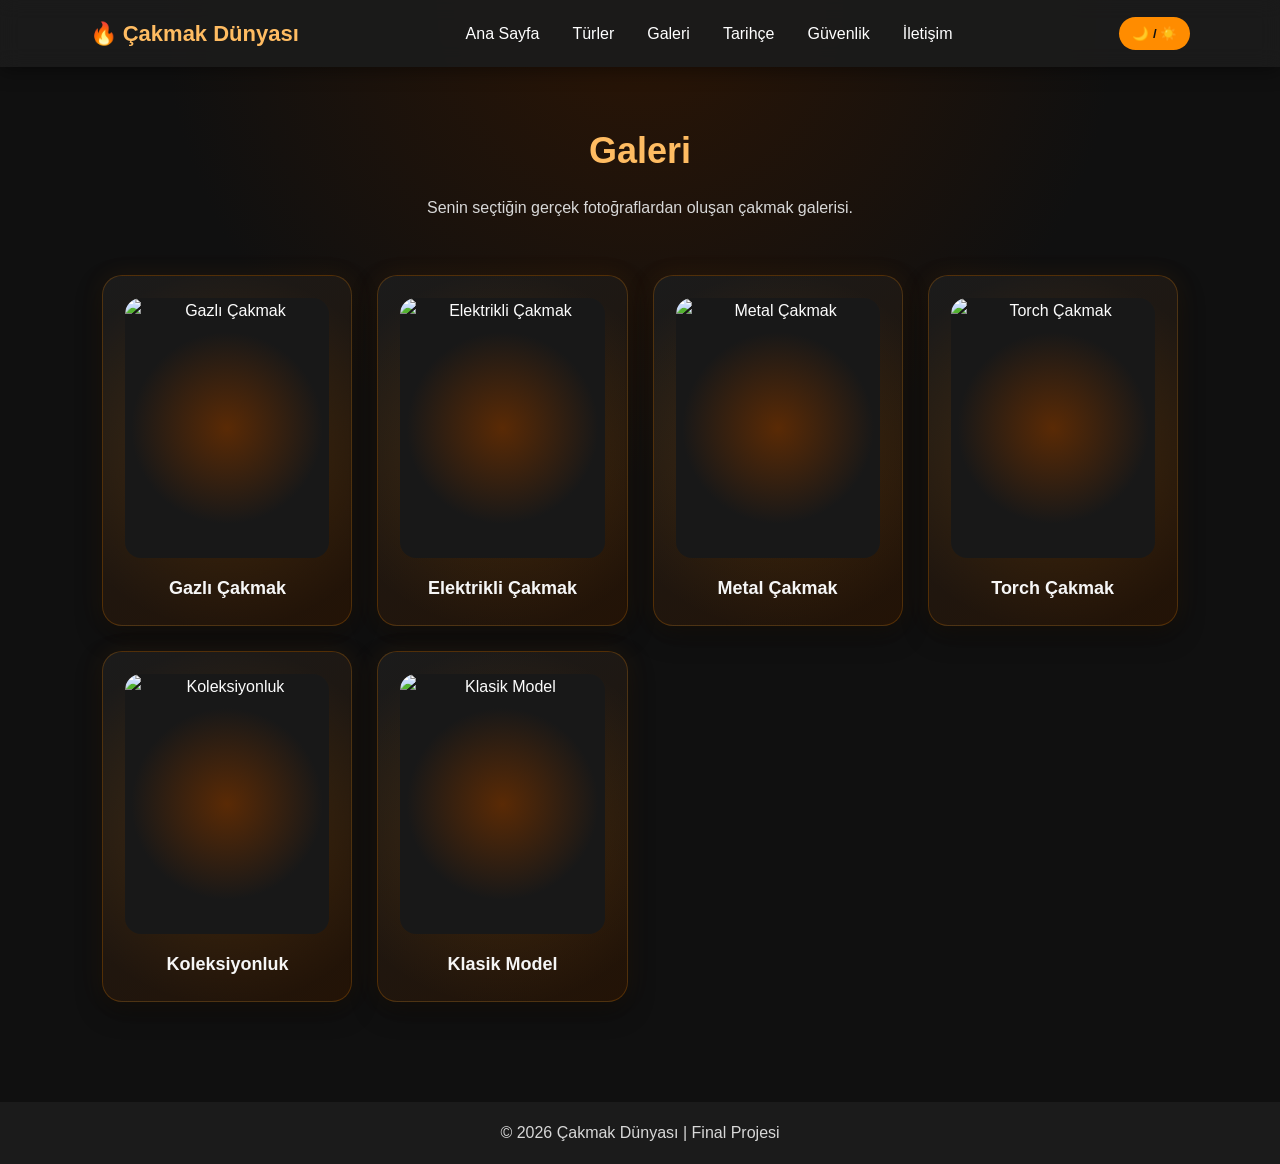
==== galeri.html @ 67a38bb1 "Add files via upload" ====
<!DOCTYPE html><html lang="tr"><head>
<meta charset="UTF-8"><meta name="viewport" content="width=device-width, initial-scale=1.0">
<title>Çakmak Dünyası | Galeri</title><link rel="stylesheet" href="style.css"></head><body>
<header>
  <div id="loader"><div class="loader-flame">🔥</div><p>Çakmak Dünyası yükleniyor...</p></div>
  <nav class="navbar">
    <div class="logo">🔥 Çakmak Dünyası</div>
    <ul>
      <li><a href="index.html">Ana Sayfa</a></li>
      <li><a href="turler.html">Türler</a></li>
      <li><a href="galeri.html">Galeri</a></li>
      <li><a href="tarihce.html">Tarihçe</a></li>
      <li><a href="guvenlik.html">Güvenlik</a></li>
      <li><a href="iletisim.html">İletişim</a></li>
    </ul>
    <button class="theme-btn" onclick="temaDegistir()" title="Tema değiştir">🌙 / ☀️</button>
  </nav>
</header>
<main>
<section class="section"><h1>Galeri</h1><p class="center-text">Senin seçtiğin gerçek fotoğraflardan oluşan çakmak galerisi.</p></section>
<section class="gallery">
  <div class="gallery-item">
    <div class="photo-wrap"><img src="images/gazli.jpg" alt="Gazlı Çakmak"></div>
    <p>Gazlı Çakmak</p>
  </div>
  <div class="gallery-item">
    <div class="photo-wrap"><img src="images/elektrikli.jpg" alt="Elektrikli Çakmak"></div>
    <p>Elektrikli Çakmak</p>
  </div>
  <div class="gallery-item">
    <div class="photo-wrap"><img src="images/metal.jpg" alt="Metal Çakmak"></div>
    <p>Metal Çakmak</p>
  </div>
  <div class="gallery-item">
    <div class="photo-wrap"><img src="images/torch.jpg" alt="Torch Çakmak"></div>
    <p>Torch Çakmak</p>
  </div>
  <div class="gallery-item">
    <div class="photo-wrap"><img src="images/koleksiyon.jpg" alt="Koleksiyonluk"></div>
    <p>Koleksiyonluk</p>
  </div>
  <div class="gallery-item">
    <div class="photo-wrap"><img src="images/klasik.jpg" alt="Klasik Model"></div>
    <p>Klasik Model</p>
  </div>
</section>
</main><footer>© 2026 Çakmak Dünyası | Final Projesi</footer>
<script src="script.js"></script></body></html>
---- style.css ----
*{margin:0;padding:0;box-sizing:border-box}
:root{--bg:#101010;--card:#1b1b1b;--card2:#231306;--text:#f6f6f6;--muted:#d8d8d8;--orange:#ff8c00;--soft:#ffbc62}
body.light{--bg:#f6f1e9;--card:#ffffff;--card2:#fff3e2;--text:#181818;--muted:#444}
body{font-family:Arial,sans-serif;background:
radial-gradient(circle at top,#2b1505 0%,var(--bg) 36%,var(--bg) 100%);
color:var(--text);line-height:1.6;transition:.3s;min-height:100vh}
#loader{position:fixed;inset:0;background:#101010;color:white;z-index:999;display:flex;flex-direction:column;align-items:center;justify-content:center;transition:.4s}
#loader.hide{opacity:0;pointer-events:none}
.loader-flame{font-size:60px;animation:flicker .6s infinite alternate}
@keyframes flicker{from{transform:scale(1) rotate(-4deg);filter:brightness(1)}to{transform:scale(1.15) rotate(4deg);filter:brightness(1.7)}}
.navbar{background:rgba(27,27,27,.94);backdrop-filter:blur(10px);display:flex;justify-content:space-between;align-items:center;padding:16px 7%;position:sticky;top:0;z-index:10;box-shadow:0 3px 18px rgba(0,0,0,.45)}
.logo{font-size:22px;font-weight:bold;color:var(--soft)}
.navbar ul{display:flex;list-style:none;gap:13px;flex-wrap:wrap}
.navbar a{color:white;text-decoration:none;transition:.3s;padding:8px 10px;border-radius:8px}
body.light .navbar a{color:#181818}
.navbar a:hover{background:var(--orange);color:#121212}
.theme-btn{border:none;border-radius:20px;padding:9px 13px;background:var(--orange);cursor:pointer}
.hero{min-height:75vh;background:
linear-gradient(rgba(0,0,0,.45),rgba(0,0,0,.78)),
radial-gradient(circle at center,#ff8c00,#321602 45%,#101010 75%);
display:flex;justify-content:center;align-items:center;text-align:center;padding:40px;position:relative;overflow:hidden}
.hero:before{content:"🔥";position:absolute;font-size:190px;opacity:.10;animation:float 5s infinite ease-in-out}
@keyframes float{0%,100%{transform:translateY(25px)}50%{transform:translateY(-25px)}}
.hero h1{font-size:58px;color:var(--soft);margin-bottom:15px;text-shadow:0 0 24px rgba(255,140,0,.45)}
.hero p{max-width:760px;margin:0 auto 25px;font-size:20px}
.btn,button{background:var(--orange);color:#121212;padding:12px 22px;border:none;border-radius:25px;font-weight:bold;cursor:pointer;text-decoration:none;transition:.3s}
.btn:hover,button:hover{background:var(--soft);transform:scale(1.05)}
.section{padding:55px 8% 25px;text-align:center}
.section h1,.section h2{color:var(--soft);margin-bottom:15px;font-size:36px}
.center-text{max-width:850px;margin:auto;color:var(--muted)}
.cards,.gallery,.tips{padding:30px 8% 70px;display:grid;grid-template-columns:repeat(auto-fit,minmax(245px,1fr));gap:25px}
.card,.gallery-item,.tip,.timeline div,.contact-box{
background:linear-gradient(145deg,var(--card),var(--card2));
border-radius:20px;padding:22px;box-shadow:0 10px 26px rgba(0,0,0,.38),0 0 25px rgba(255,140,0,.08);
transition:.3s;border:1px solid rgba(255,140,0,.22);position:relative;overflow:hidden}
.card:before,.gallery-item:before{
content:"";position:absolute;inset:-80px;background:radial-gradient(circle,rgba(255,140,0,.22),transparent 55%);
opacity:.75;pointer-events:none}
.card:hover,.gallery-item:hover,.tip:hover,.timeline div:hover{transform:translateY(-8px);border-color:var(--orange);box-shadow:0 14px 30px rgba(0,0,0,.45),0 0 35px rgba(255,140,0,.18)}
.photo-wrap{height:215px;border-radius:16px;overflow:hidden;background:radial-gradient(circle,#5a2a05 0%,#181818 58%);margin-bottom:16px;position:relative;z-index:1;display:flex;align-items:center;justify-content:center}
.photo-wrap img{width:100%;height:100%;object-fit:cover;filter:contrast(1.05) saturate(1.05)}
.card h3,.tip h3,.timeline h3{color:var(--soft);margin-bottom:10px;position:relative;z-index:1}
.card p,.gallery-item p{position:relative;z-index:1}
.gallery-item{text-align:center}
.gallery-item .photo-wrap{height:260px}
.gallery-item p{font-weight:bold;font-size:18px}
.timeline{padding:30px 8% 70px;display:grid;gap:20px}
.contact-box{max-width:600px;margin:30px auto 70px}
form{display:flex;flex-direction:column;gap:12px}
input,textarea{padding:13px;border:1px solid #555;border-radius:10px;background:var(--bg);color:var(--text)}
textarea{min-height:120px;resize:vertical}
footer{text-align:center;background:var(--card);color:var(--muted);padding:18px;margin-top:30px}
@media(max-width:760px){.navbar{flex-direction:column;gap:12px}.navbar ul{justify-content:center}.hero h1{font-size:38px}.photo-wrap{height:190px}}
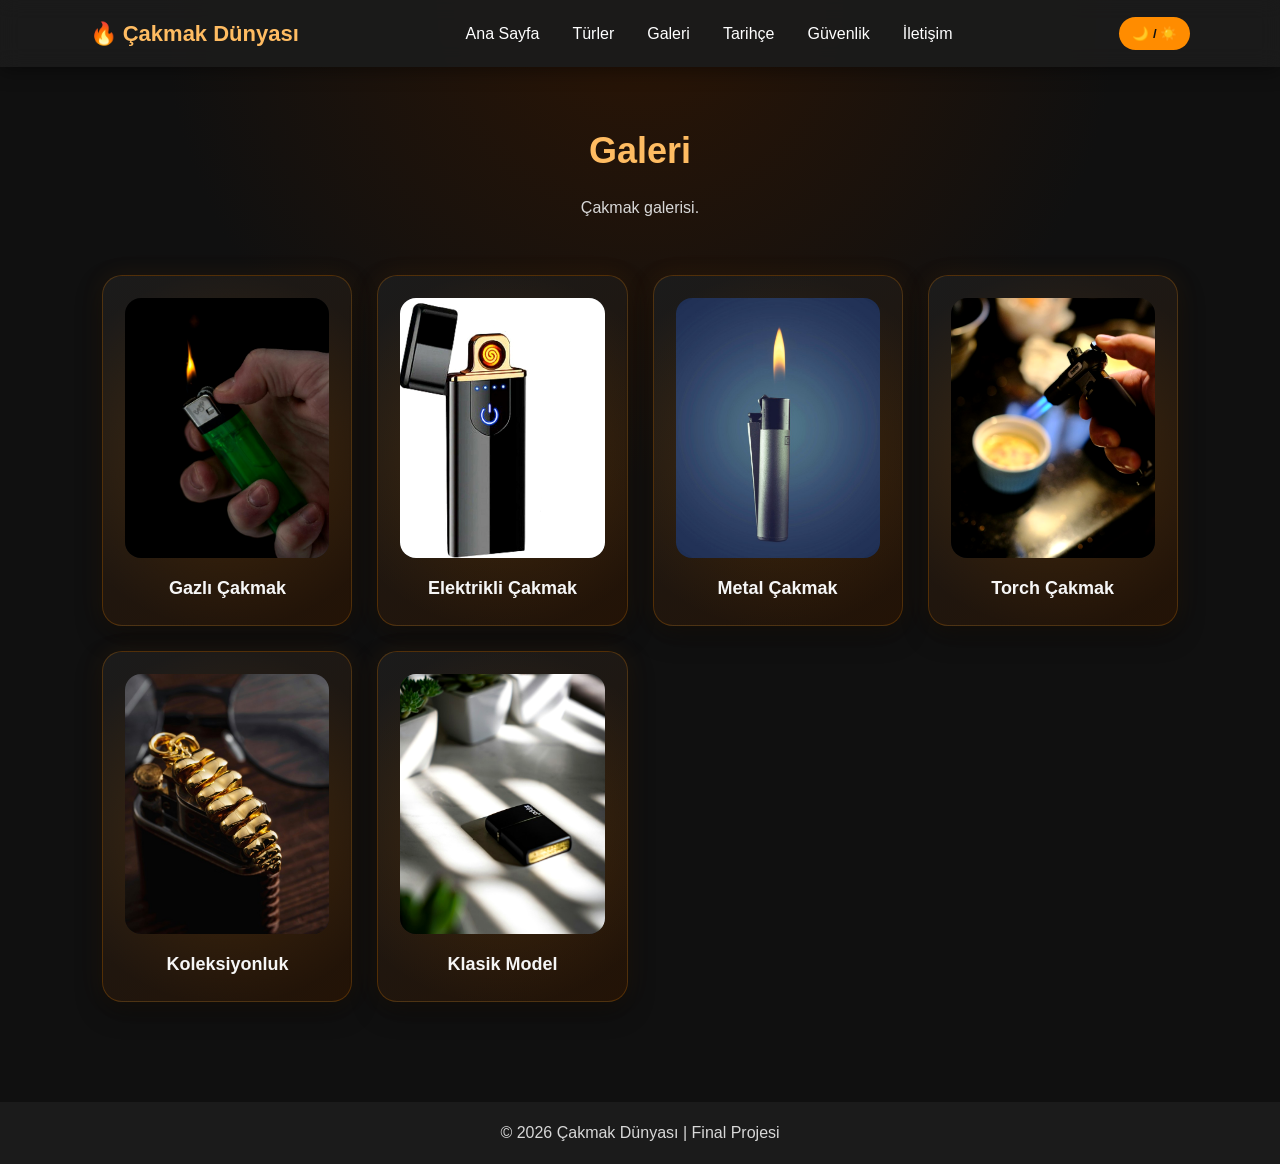
==== commit cb9fe28e: "Update galeri.html" ====
--- a/galeri.html
+++ b/galeri.html
@@ -17,7 +17,7 @@
   </nav>
 </header>
 <main>
-<section class="section"><h1>Galeri</h1><p class="center-text">Senin seçtiğin gerçek fotoğraflardan oluşan çakmak galerisi.</p></section>
+<section class="section"><h1>Galeri</h1><p class="center-text">Çakmak galerisi.</p></section>
 <section class="gallery">
   <div class="gallery-item">
     <div class="photo-wrap"><img src="images/gazli.jpg" alt="Gazlı Çakmak"></div>
@@ -45,4 +45,4 @@
   </div>
 </section>
 </main><footer>© 2026 Çakmak Dünyası | Final Projesi</footer>
-<script src="script.js"></script></body></html>+<script src="script.js"></script></body></html>
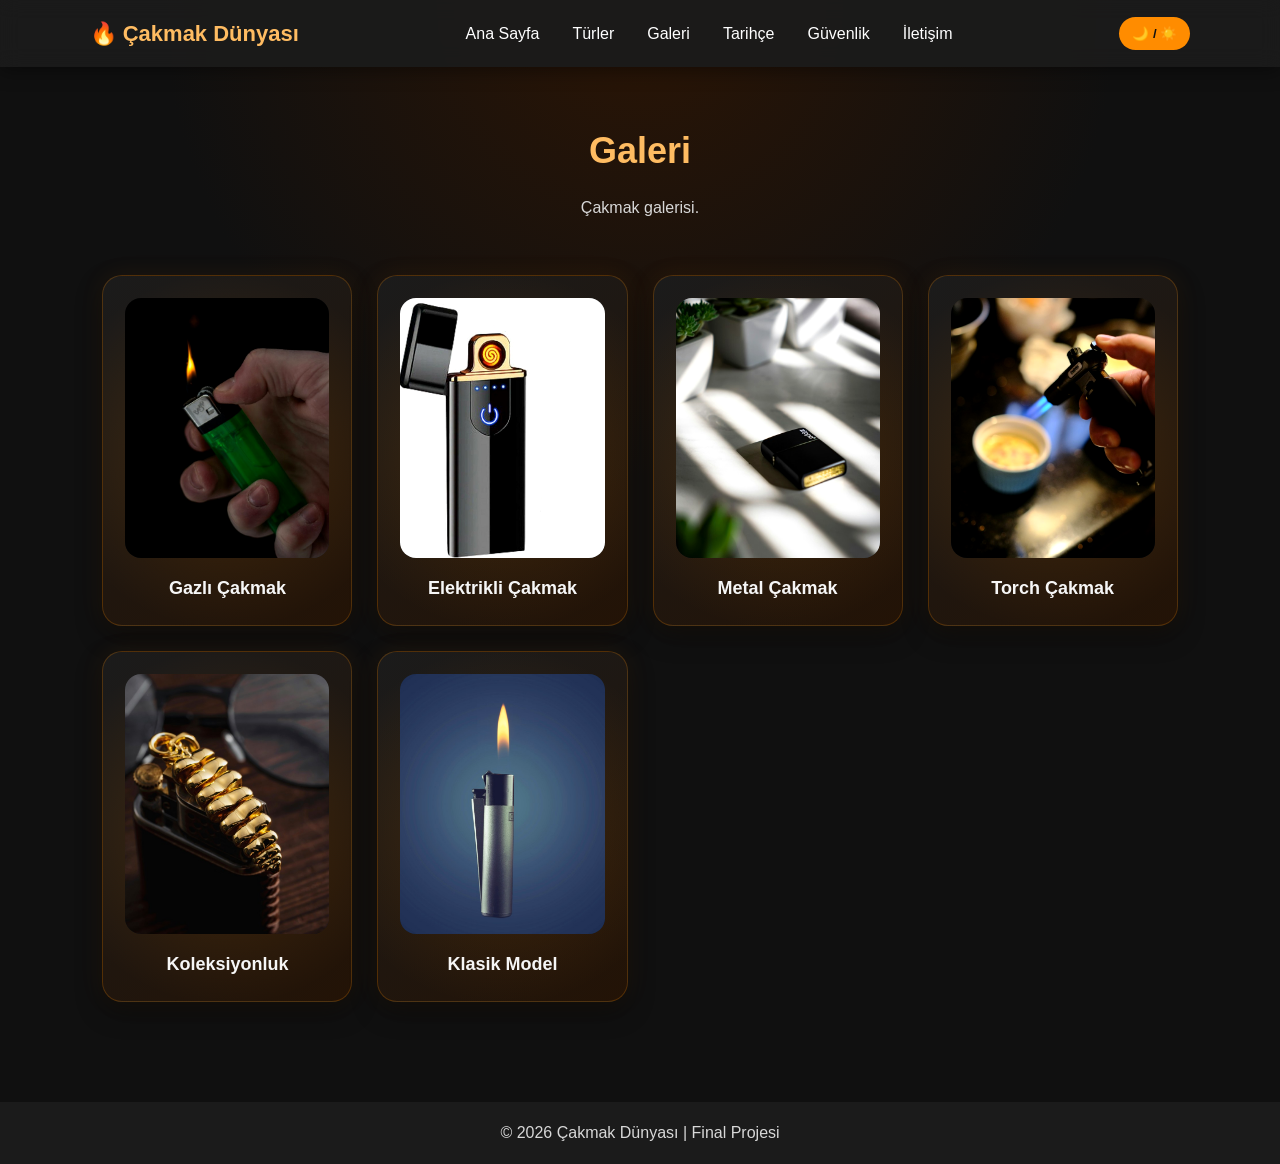
==== commit 498321ea: "Update galeri.html" ====
--- a/galeri.html
+++ b/galeri.html
@@ -28,7 +28,7 @@
     <p>Elektrikli Çakmak</p>
   </div>
   <div class="gallery-item">
-    <div class="photo-wrap"><img src="images/metal.jpg" alt="Metal Çakmak"></div>
+    <div class="photo-wrap"><img src="images/klasik.jpg" alt="Metal Çakmak"></div>
     <p>Metal Çakmak</p>
   </div>
   <div class="gallery-item">
@@ -40,7 +40,7 @@
     <p>Koleksiyonluk</p>
   </div>
   <div class="gallery-item">
-    <div class="photo-wrap"><img src="images/klasik.jpg" alt="Klasik Model"></div>
+    <div class="photo-wrap"><img src="images/metal.jpg" alt="Klasik Model"></div>
     <p>Klasik Model</p>
   </div>
 </section>
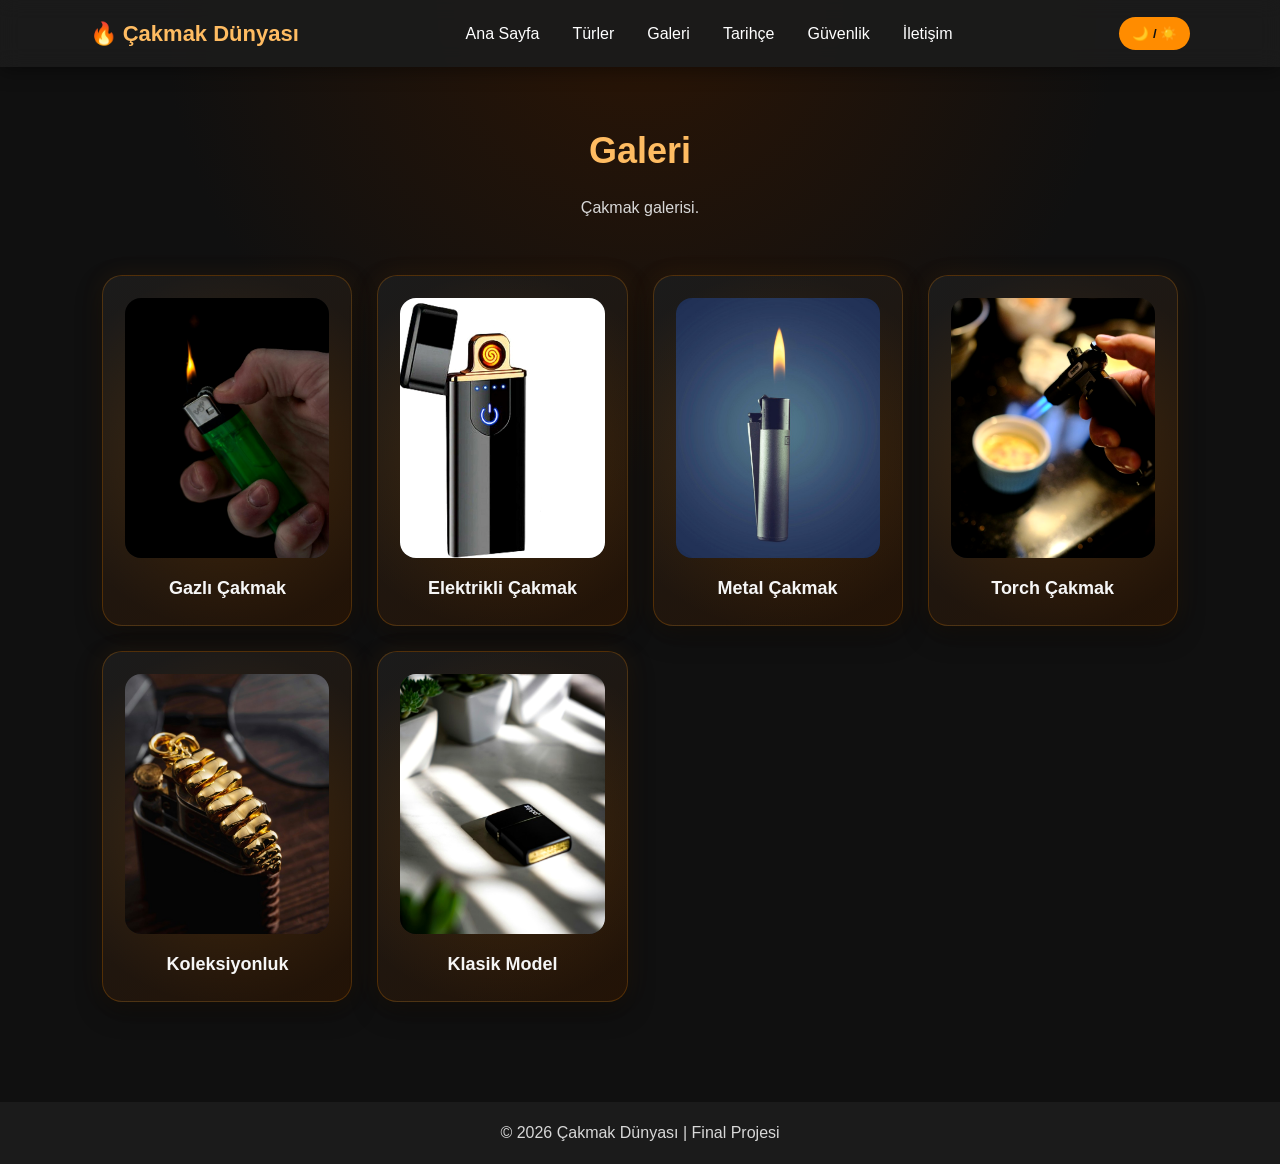
==== commit 648902a3: "Sitede kapsamli iyilestirme: gorsel/etiket duzeltme, SEO, temizlik - Metal/Klasik gorsel-etiket kari" ====
--- a/galeri.html
+++ b/galeri.html
@@ -1,6 +1,17 @@
 <!DOCTYPE html><html lang="tr"><head>
 <meta charset="UTF-8"><meta name="viewport" content="width=device-width, initial-scale=1.0">
-<title>Çakmak Dünyası | Galeri</title><link rel="stylesheet" href="style.css"></head><body>
+<title>Çakmak Dünyası | Galeri</title>
+<meta name="description" content="Gazlı, elektrikli, metal, torch ve koleksiyonluk çakmak modellerinin fotoğraflarını bir arada görün. Çakmak Dünyası görsel galerisi.">
+<meta name="author" content="Çakmak Dünyası">
+<meta property="og:title" content="Çakmak Dünyası | Galeri">
+<meta property="og:description" content="Gazlı, elektrikli, metal, torch ve koleksiyonluk çakmak modellerinin fotoğraflarını bir arada görün. Çakmak Dünyası görsel galerisi.">
+<meta property="og:type" content="website">
+<meta property="og:image" content="favicon.png">
+<meta property="og:locale" content="tr_TR">
+<link rel="icon" type="image/png" href="favicon.png">
+<link rel="stylesheet" href="style.css">
+</head>
+<body>
 <header>
   <div id="loader"><div class="loader-flame">🔥</div><p>Çakmak Dünyası yükleniyor...</p></div>
   <nav class="navbar">
@@ -28,7 +39,7 @@
     <p>Elektrikli Çakmak</p>
   </div>
   <div class="gallery-item">
-    <div class="photo-wrap"><img src="images/klasik.jpg" alt="Metal Çakmak"></div>
+    <div class="photo-wrap"><img src="images/metal.jpg" alt="Metal Çakmak"></div>
     <p>Metal Çakmak</p>
   </div>
   <div class="gallery-item">
@@ -40,7 +51,7 @@
     <p>Koleksiyonluk</p>
   </div>
   <div class="gallery-item">
-    <div class="photo-wrap"><img src="images/metal.jpg" alt="Klasik Model"></div>
+    <div class="photo-wrap"><img src="images/klasik.jpg" alt="Klasik Model"></div>
     <p>Klasik Model</p>
   </div>
 </section>
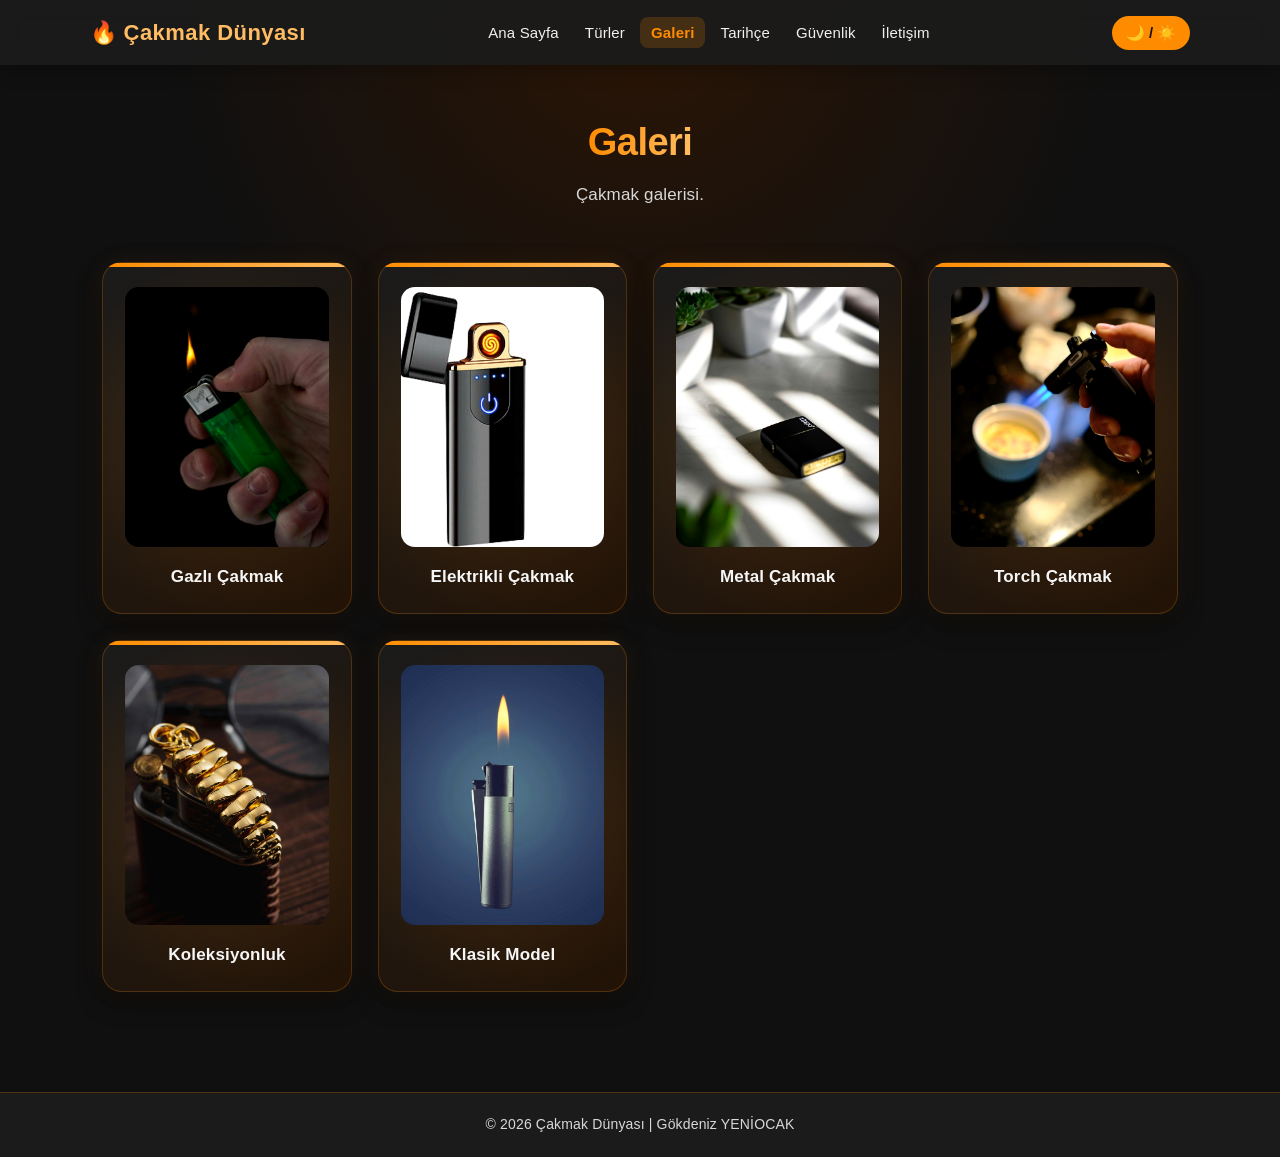
==== commit cab2de45: "Logo ana sayfaya link + metal/klasik gorsel takasi - Navbar logosu (Cakmak Dunyasi) tiklaninca index" ====
--- a/galeri.html
+++ b/galeri.html
@@ -15,7 +15,7 @@
 <header>
   <div id="loader"><div class="loader-flame">🔥</div><p>Çakmak Dünyası yükleniyor...</p></div>
   <nav class="navbar">
-    <div class="logo">🔥 Çakmak Dünyası</div>
+    <a href="index.html" class="logo">🔥 Çakmak Dünyası</a>
     <ul>
       <li><a href="index.html">Ana Sayfa</a></li>
       <li><a href="turler.html">Türler</a></li>
@@ -55,5 +55,5 @@
     <p>Klasik Model</p>
   </div>
 </section>
-</main><footer>© 2026 Çakmak Dünyası | Final Projesi</footer>
+</main><footer>© 2026 Çakmak Dünyası | Gökdeniz YENİOCAK</footer>
 <script src="script.js"></script></body></html>
--- a/style.css
+++ b/style.css
@@ -1,53 +1,507 @@
+/* ── RESET & TOKENS ─────────────────────────────────────────────── */
 *{margin:0;padding:0;box-sizing:border-box}
-:root{--bg:#101010;--card:#1b1b1b;--card2:#231306;--text:#f6f6f6;--muted:#d8d8d8;--orange:#ff8c00;--soft:#ffbc62}
-body.light{--bg:#f6f1e9;--card:#ffffff;--card2:#fff3e2;--text:#181818;--muted:#444}
-body{font-family:Arial,sans-serif;background:
-radial-gradient(circle at top,#2b1505 0%,var(--bg) 36%,var(--bg) 100%);
-color:var(--text);line-height:1.6;transition:.3s;min-height:100vh}
-#loader{position:fixed;inset:0;background:#101010;color:white;z-index:999;display:flex;flex-direction:column;align-items:center;justify-content:center;transition:.4s}
+
+:root{
+  --bg:#101010;
+  --card:#1b1b1b;
+  --card2:#231306;
+  --text:#f6f6f6;
+  --muted:#d8d8d8;
+  --orange:#ff8c00;
+  --soft:#ffbc62;
+  /* extra tokens for two-theme clarity */
+  --nav-bg:rgba(27,27,27,.94);
+  --nav-link:#f0f0f0;
+  --nav-logo:var(--soft);
+  --shadow-card:0 10px 26px rgba(0,0,0,.38),0 0 25px rgba(255,140,0,.08);
+  --shadow-hover:0 14px 30px rgba(0,0,0,.45),0 0 35px rgba(255,140,0,.18);
+  --border-card:rgba(255,140,0,.22);
+  --input-bg:var(--bg);
+  --input-border:#555;
+  --heading-gradient:linear-gradient(90deg,var(--orange),var(--soft));
+  --selection-bg:#ff8c00;
+  --selection-text:#111;
+}
+
+body.light{
+  --bg:#e9dec9;
+  --card:#ffffff;
+  --card2:#fff4e6;
+  --text:#1a1a1a;
+  --muted:#4a4035;
+  /* ── LIGHT NAVBAR FIX: açık yarı-saydam zemin ── */
+  --nav-bg:rgba(255,248,240,.96);
+  --nav-logo:#b35a00;
+  --nav-link:#1a1a1a;
+  /* ── LIGHT başlık: krem zeminde okunur koyu turuncu ── */
+  --soft:#c46000;
+  /* ── LIGHT kart gölgesi: koyu glow kaldırıldı ── */
+  --shadow-card:0 10px 26px rgba(90,45,0,.13),0 2px 8px rgba(90,45,0,.08);
+  --shadow-hover:0 18px 40px rgba(90,45,0,.22),0 0 0 1px rgba(255,140,0,.30);
+  --border-card:rgba(150,80,0,.16);
+  --input-bg:#fff;
+  --input-border:#bbb;
+  --heading-gradient:linear-gradient(90deg,#b35a00,#d97700);
+  --selection-bg:#ff8c00;
+  --selection-text:#fff;
+}
+
+/* ── TYPOGRAPHY SCALE ───────────────────────────────────────────── */
+body{
+  font-family:Arial,sans-serif;
+  background:radial-gradient(circle at top,#2b1505 0%,var(--bg) 36%,var(--bg) 100%);
+  color:var(--text);
+  line-height:1.7;
+  letter-spacing:.01em;
+  transition:background .3s,color .3s;
+  min-height:100vh;
+}
+body.light{
+  background:
+    radial-gradient(circle at 50% -10%,#ffdfb0 0%,transparent 45%),
+    linear-gradient(160deg,#f1e7d6 0%,var(--bg) 45%,#e2d4ba 100%);
+  background-attachment:fixed;
+}
+
+/* ── TEXT SELECTION ─────────────────────────────────────────────── */
+::selection{background:var(--selection-bg);color:var(--selection-text)}
+
+/* ── SCROLLBAR ──────────────────────────────────────────────────── */
+::-webkit-scrollbar{width:8px}
+::-webkit-scrollbar-track{background:var(--bg)}
+::-webkit-scrollbar-thumb{background:var(--orange);border-radius:4px}
+::-webkit-scrollbar-thumb:hover{background:var(--soft)}
+
+/* ── LOADER ─────────────────────────────────────────────────────── */
+#loader{
+  position:fixed;inset:0;background:#101010;color:white;
+  z-index:999;display:flex;flex-direction:column;
+  align-items:center;justify-content:center;transition:.4s
+}
 #loader.hide{opacity:0;pointer-events:none}
 .loader-flame{font-size:60px;animation:flicker .6s infinite alternate}
-@keyframes flicker{from{transform:scale(1) rotate(-4deg);filter:brightness(1)}to{transform:scale(1.15) rotate(4deg);filter:brightness(1.7)}}
-.navbar{background:rgba(27,27,27,.94);backdrop-filter:blur(10px);display:flex;justify-content:space-between;align-items:center;padding:16px 7%;position:sticky;top:0;z-index:10;box-shadow:0 3px 18px rgba(0,0,0,.45)}
-.logo{font-size:22px;font-weight:bold;color:var(--soft)}
-.navbar ul{display:flex;list-style:none;gap:13px;flex-wrap:wrap}
-.navbar a{color:white;text-decoration:none;transition:.3s;padding:8px 10px;border-radius:8px}
-body.light .navbar a{color:#181818}
+@keyframes flicker{
+  from{transform:scale(1) rotate(-4deg);filter:brightness(1)}
+  to{transform:scale(1.15) rotate(4deg);filter:brightness(1.7)}
+}
+
+/* ── NAVBAR ─────────────────────────────────────────────────────── */
+.navbar{
+  background:var(--nav-bg);
+  backdrop-filter:blur(10px);
+  -webkit-backdrop-filter:blur(10px);
+  display:flex;justify-content:space-between;align-items:center;
+  padding:14px 7%;
+  position:sticky;top:0;z-index:10;
+  box-shadow:0 3px 18px rgba(0,0,0,.35);
+  transition:background .3s,box-shadow .3s;
+}
+body.light .navbar{
+  box-shadow:0 3px 18px rgba(0,0,0,.12),0 1px 0 rgba(180,90,0,.15);
+}
+.navbar a.logo{
+  font-size:22px;font-weight:700;
+  color:var(--nav-logo);
+  letter-spacing:.02em;
+  text-decoration:none;
+  padding:0;border-radius:0;
+  transition:color .3s,transform .25s;
+}
+.navbar a.logo:hover{background:none;transform:scale(1.04)}
+.navbar a.logo:focus-visible{outline:2px solid var(--orange);outline-offset:3px;border-radius:8px}
+.navbar ul{display:flex;list-style:none;gap:4px;flex-wrap:wrap}
+.navbar a{
+  color:var(--nav-link);
+  text-decoration:none;
+  transition:background .25s,color .25s;
+  padding:7px 11px;border-radius:8px;
+  font-size:15px;font-weight:500;
+  position:relative;
+}
 .navbar a:hover{background:var(--orange);color:#121212}
-.theme-btn{border:none;border-radius:20px;padding:9px 13px;background:var(--orange);cursor:pointer}
-.hero{min-height:75vh;background:
-linear-gradient(rgba(0,0,0,.45),rgba(0,0,0,.78)),
-radial-gradient(circle at center,#ff8c00,#321602 45%,#101010 75%);
-display:flex;justify-content:center;align-items:center;text-align:center;padding:40px;position:relative;overflow:hidden}
-.hero:before{content:"🔥";position:absolute;font-size:190px;opacity:.10;animation:float 5s infinite ease-in-out}
-@keyframes float{0%,100%{transform:translateY(25px)}50%{transform:translateY(-25px)}}
-.hero h1{font-size:58px;color:var(--soft);margin-bottom:15px;text-shadow:0 0 24px rgba(255,140,0,.45)}
-.hero p{max-width:760px;margin:0 auto 25px;font-size:20px}
-.btn,button{background:var(--orange);color:#121212;padding:12px 22px;border:none;border-radius:25px;font-weight:bold;cursor:pointer;text-decoration:none;transition:.3s}
-.btn:hover,button:hover{background:var(--soft);transform:scale(1.05)}
-.section{padding:55px 8% 25px;text-align:center}
-.section h1,.section h2{color:var(--soft);margin-bottom:15px;font-size:36px}
-.center-text{max-width:850px;margin:auto;color:var(--muted)}
-.cards,.gallery,.tips{padding:30px 8% 70px;display:grid;grid-template-columns:repeat(auto-fit,minmax(245px,1fr));gap:25px}
+/* aktif sayfa vurgusu — JS ile .active eklenir */
+.navbar a.active{
+  background:rgba(255,140,0,.18);
+  color:var(--orange);
+  font-weight:700;
+}
+body.light .navbar a.active{
+  background:rgba(180,90,0,.12);
+  color:#b35a00;
+}
+.navbar a:focus-visible{
+  outline:2px solid var(--orange);outline-offset:2px;border-radius:8px
+}
+
+/* tema butonu */
+.theme-btn{
+  border:none;border-radius:20px;padding:8px 14px;
+  background:var(--orange);cursor:pointer;
+  font-size:15px;transition:.25s;
+  color:#121212;font-weight:bold;
+}
+.theme-btn:hover{background:var(--soft);transform:scale(1.05)}
+.theme-btn:focus-visible{outline:2px solid var(--soft);outline-offset:2px}
+
+/* ── HERO ────────────────────────────────────────────────────────── */
+.hero{
+  min-height:78vh;
+  background:
+    linear-gradient(rgba(0,0,0,.48),rgba(0,0,0,.72)),
+    radial-gradient(circle at center,#ff8c00,#321602 45%,#101010 75%);
+  display:flex;justify-content:center;align-items:center;
+  text-align:center;padding:40px;
+  position:relative;overflow:hidden;
+}
+/* subtle shimmer overlay */
+.hero:after{
+  content:"";position:absolute;inset:0;
+  background:radial-gradient(ellipse at 50% 60%,rgba(255,140,0,.08) 0%,transparent 65%);
+  animation:heroGlow 4s ease-in-out infinite alternate;
+  pointer-events:none;
+}
+@keyframes heroGlow{
+  from{opacity:.6;transform:scale(1)}
+  to{opacity:1;transform:scale(1.04)}
+}
+.hero:before{
+  content:"🔥";position:absolute;
+  font-size:200px;opacity:.09;
+  animation:float 5s infinite ease-in-out;
+  pointer-events:none;
+}
+@keyframes float{
+  0%,100%{transform:translateY(28px) rotate(-4deg)}
+  50%{transform:translateY(-28px) rotate(4deg)}
+}
+.hero h1{
+  font-size:60px;font-weight:800;letter-spacing:-.02em;line-height:1.1;
+  background:var(--heading-gradient);
+  -webkit-background-clip:text;-webkit-text-fill-color:transparent;
+  background-clip:text;
+  margin-bottom:16px;
+  /* fallback for no-clip support */
+  filter:drop-shadow(0 0 18px rgba(255,140,0,.35));
+  position:relative;z-index:1;
+}
+.hero p{
+  max-width:760px;margin:0 auto 28px;font-size:19px;
+  color:#e8e8e8;position:relative;z-index:1;
+  text-shadow:0 1px 4px rgba(0,0,0,.6);
+}
+
+/* ── BUTTONS ─────────────────────────────────────────────────────── */
+.btn,button{
+  background:var(--orange);color:#121212;
+  padding:12px 24px;border:none;border-radius:25px;
+  font-weight:700;cursor:pointer;text-decoration:none;
+  transition:background .25s,transform .2s,box-shadow .25s;
+  display:inline-block;
+}
+.btn:hover,button:hover{
+  background:var(--soft);
+  transform:translateY(-2px) scale(1.04);
+  box-shadow:0 6px 20px rgba(255,140,0,.35);
+}
+.btn:focus-visible,button:focus-visible{
+  outline:2px solid var(--soft);outline-offset:3px
+}
+
+/* ── SECTIONS ────────────────────────────────────────────────────── */
+.section{padding:55px 8% 22px;text-align:center}
+.section h1,.section h2{
+  display:inline-block;
+  background:var(--heading-gradient);
+  -webkit-background-clip:text;-webkit-text-fill-color:transparent;
+  background-clip:text;
+  margin-bottom:14px;font-size:38px;font-weight:800;
+  letter-spacing:-.015em;line-height:1.2;
+}
+.center-text{
+  max-width:850px;margin:0 auto;
+  color:var(--muted);font-size:17px;line-height:1.75;
+}
+
+/* ── CARDS / GALLERY / TIPS ─────────────────────────────────────── */
+.cards,.gallery,.tips{
+  padding:30px 8% 70px;
+  display:grid;
+  grid-template-columns:repeat(auto-fit,minmax(245px,1fr));
+  gap:26px;
+}
 .card,.gallery-item,.tip,.timeline div,.contact-box{
-background:linear-gradient(145deg,var(--card),var(--card2));
-border-radius:20px;padding:22px;box-shadow:0 10px 26px rgba(0,0,0,.38),0 0 25px rgba(255,140,0,.08);
-transition:.3s;border:1px solid rgba(255,140,0,.22);position:relative;overflow:hidden}
+  background:
+    linear-gradient(90deg,var(--orange),var(--soft)) 0 0 / 100% 4px no-repeat,
+    linear-gradient(145deg,var(--card),var(--card2));
+  border-radius:20px;padding:24px 22px 22px;
+  box-shadow:var(--shadow-card);
+  transition:transform .3s ease,box-shadow .3s ease,border-color .3s ease;
+  border:1px solid var(--border-card);
+  position:relative;overflow:hidden;
+}
+/* dark'ta iç glow overlay — light'ta kaldırıldı */
 .card:before,.gallery-item:before{
-content:"";position:absolute;inset:-80px;background:radial-gradient(circle,rgba(255,140,0,.22),transparent 55%);
-opacity:.75;pointer-events:none}
-.card:hover,.gallery-item:hover,.tip:hover,.timeline div:hover{transform:translateY(-8px);border-color:var(--orange);box-shadow:0 14px 30px rgba(0,0,0,.45),0 0 35px rgba(255,140,0,.18)}
-.photo-wrap{height:215px;border-radius:16px;overflow:hidden;background:radial-gradient(circle,#5a2a05 0%,#181818 58%);margin-bottom:16px;position:relative;z-index:1;display:flex;align-items:center;justify-content:center}
-.photo-wrap img{width:100%;height:100%;object-fit:cover;filter:contrast(1.05) saturate(1.05)}
-.card h3,.tip h3,.timeline h3{color:var(--soft);margin-bottom:10px;position:relative;z-index:1}
-.card p,.gallery-item p{position:relative;z-index:1}
+  content:"";position:absolute;inset:-80px;
+  background:radial-gradient(circle,rgba(255,140,0,.22),transparent 55%);
+  opacity:.75;pointer-events:none;
+  transition:opacity .3s;
+}
+body.light .card:before,body.light .gallery-item:before{opacity:0}
+
+.card:hover,.gallery-item:hover,.tip:hover,.timeline div:hover{
+  transform:translateY(-7px);
+  border-color:var(--orange);
+  box-shadow:var(--shadow-hover);
+}
+
+/* ── PHOTO WRAP ─────────────────────────────────────────────────── */
+.photo-wrap{
+  height:215px;border-radius:14px;overflow:hidden;
+  background:radial-gradient(circle,#5a2a05 0%,#181818 58%);
+  margin-bottom:16px;position:relative;z-index:1;
+  display:flex;align-items:center;justify-content:center;
+}
+body.light .photo-wrap{
+  background:radial-gradient(circle,#ffe0b2 0%,#e0c49a 58%);
+}
+.photo-wrap img{
+  width:100%;height:100%;object-fit:cover;
+  filter:contrast(1.05) saturate(1.05);
+  transition:transform .4s ease,filter .4s ease;
+  display:block;
+}
+.photo-wrap:hover img{
+  transform:scale(1.06);
+  filter:contrast(1.08) saturate(1.12);
+}
+
+/* ── CARD TYPOGRAPHY ─────────────────────────────────────────────── */
+.card h3,.tip h3,.timeline h3{
+  color:var(--soft);margin-bottom:8px;
+  position:relative;z-index:1;
+  font-size:18px;font-weight:700;letter-spacing:.01em;
+}
+.card p,.gallery-item p{
+  position:relative;z-index:1;
+  color:var(--muted);line-height:1.65;font-size:15px;
+}
 .gallery-item{text-align:center}
 .gallery-item .photo-wrap{height:260px}
-.gallery-item p{font-weight:bold;font-size:18px}
-.timeline{padding:30px 8% 70px;display:grid;gap:20px}
+.gallery-item p{
+  font-weight:700;font-size:17px;
+  color:var(--text);
+}
+
+/* ── TIP (güvenlik) ──────────────────────────────────────────────── */
+.tip h3{color:var(--soft)}
+.tip p{color:var(--muted);font-size:15px;line-height:1.65;position:relative;z-index:1}
+
+/* ── TIMELINE ────────────────────────────────────────────────────── */
+.timeline{padding:30px 8% 70px;display:grid;gap:22px}
+.timeline div p{
+  color:var(--muted);font-size:15px;line-height:1.7;
+}
+
+/* ── CONTACT ─────────────────────────────────────────────────────── */
 .contact-box{max-width:600px;margin:30px auto 70px}
-form{display:flex;flex-direction:column;gap:12px}
-input,textarea{padding:13px;border:1px solid #555;border-radius:10px;background:var(--bg);color:var(--text)}
+form{display:flex;flex-direction:column;gap:14px}
+label{
+  font-size:14px;font-weight:600;
+  color:var(--text);letter-spacing:.03em;
+  text-transform:uppercase;
+}
+input,textarea{
+  padding:13px 15px;
+  border:1px solid var(--input-border);
+  border-radius:10px;
+  background:var(--input-bg);
+  color:var(--text);
+  font-size:15px;
+  transition:border-color .25s,box-shadow .25s;
+}
+input::placeholder,textarea::placeholder{
+  color:var(--muted);opacity:.7;
+}
+input:focus,textarea:focus{
+  outline:none;
+  border-color:var(--orange);
+  box-shadow:0 0 0 3px rgba(255,140,0,.18);
+}
 textarea{min-height:120px;resize:vertical}
-footer{text-align:center;background:var(--card);color:var(--muted);padding:18px;margin-top:30px}
-@media(max-width:760px){.navbar{flex-direction:column;gap:12px}.navbar ul{justify-content:center}.hero h1{font-size:38px}.photo-wrap{height:190px}}
+
+/* ── FOOTER ──────────────────────────────────────────────────────── */
+footer{
+  text-align:center;
+  background:var(--card);
+  color:var(--muted);
+  padding:20px;margin-top:30px;
+  font-size:14px;border-top:1px solid var(--border-card);
+}
+body.light footer{
+  color:#555;
+  border-top-color:rgba(180,90,0,.18);
+}
+
+/* ── SCROLL REVEAL ───────────────────────────────────────────────── */
+/* Sadece JS observer aktifse gizle (js-reveal class'ı JS tarafından eklenir) */
+.reveal{
+  transition:opacity .55s ease,transform .55s ease;
+}
+.reveal.hidden{
+  opacity:0;transform:translateY(28px);
+}
+.reveal.visible{
+  opacity:1;transform:translateY(0);
+}
+/* prefers-reduced-motion: animasyonsuz ama yine görünür */
+@media(prefers-reduced-motion:reduce){
+  .reveal,.reveal.hidden{
+    opacity:1;transform:none;transition:none;
+  }
+}
+
+/* ── MODAL / LİGHTBOX ────────────────────────────────────────────── */
+body.ck-modal-body-lock{overflow:hidden}
+
+#ck-modal-overlay{
+  display:none;position:fixed;inset:0;z-index:1000;
+  background:rgba(10,5,0,.72);backdrop-filter:blur(6px);
+  -webkit-backdrop-filter:blur(6px);
+  align-items:center;justify-content:center;padding:20px;
+}
+#ck-modal-overlay.ck-modal-open{
+  display:flex;
+  animation:ckFadeIn .22s ease;
+}
+@keyframes ckFadeIn{from{opacity:0}to{opacity:1}}
+
+#ck-modal-panel{
+  background:linear-gradient(145deg,var(--card),var(--card2));
+  border:1px solid rgba(255,140,0,.32);
+  border-radius:22px;
+  box-shadow:0 20px 60px rgba(0,0,0,.65),0 0 45px rgba(255,140,0,.15);
+  max-width:880px;width:100%;max-height:90vh;overflow-y:auto;
+  display:grid;grid-template-columns:1fr 1fr;
+  position:relative;
+  animation:ckScaleIn .25s cubic-bezier(.34,1.26,.64,1);
+}
+@keyframes ckScaleIn{from{opacity:0;transform:scale(.9)}to{opacity:1;transform:scale(1)}}
+
+/* Kapatma butonu */
+#ck-modal-kapat{
+  position:absolute;top:14px;right:16px;z-index:2;
+  background:rgba(255,140,0,.15);border:1px solid rgba(255,140,0,.4);
+  color:var(--soft);font-size:26px;line-height:1;
+  border-radius:50%;width:38px;height:38px;
+  cursor:pointer;transition:.25s;padding:0;
+}
+#ck-modal-kapat:hover{background:var(--orange);color:#121212;transform:scale(1.1)}
+#ck-modal-kapat:focus-visible{outline:2px solid var(--orange);outline-offset:2px}
+
+/* Görsel alanı */
+#ck-modal-img-wrap{
+  border-radius:20px 0 0 20px;overflow:hidden;
+  background:radial-gradient(circle,#5a2a05,#181818 70%);
+  min-height:340px;display:flex;align-items:center;justify-content:center;
+}
+body.light #ck-modal-img-wrap{
+  background:radial-gradient(circle,#ffe0b2,#c9a87a 70%);
+}
+#ck-modal-img{
+  width:100%;height:100%;object-fit:cover;display:block;
+  filter:contrast(1.06) saturate(1.08);
+}
+
+/* Bilgi alanı */
+#ck-modal-info{
+  padding:36px 28px 24px;display:flex;flex-direction:column;gap:14px;
+  border-left:1px solid rgba(255,140,0,.18);
+}
+#ck-modal-baslik{
+  color:var(--soft);font-size:24px;line-height:1.25;
+  text-shadow:0 0 18px rgba(255,140,0,.3);
+}
+body.light #ck-modal-baslik{
+  text-shadow:none;
+}
+#ck-modal-yakit-row{font-size:14px;color:var(--muted)}
+.ck-label{color:var(--orange);font-weight:bold}
+body.light .ck-label{color:#b35a00}
+#ck-modal-aciklama{font-size:14px;color:var(--muted);line-height:1.65}
+#ck-modal-ozellikler{
+  list-style:none;display:flex;flex-direction:column;gap:7px;margin:0;
+}
+#ck-modal-ozellikler li{
+  font-size:13px;color:var(--text);
+  padding:6px 10px;
+  background:rgba(255,140,0,.08);
+  border-left:3px solid var(--orange);
+  border-radius:0 8px 8px 0;
+}
+body.light #ck-modal-ozellikler li{
+  background:rgba(180,90,0,.08);
+  color:#1a1a1a;
+}
+
+/* Thumbnail şeridi */
+#ck-modal-thumbs-section{
+  margin-top:auto;padding-top:16px;
+  border-top:1px solid rgba(255,140,0,.18);
+}
+#ck-modal-thumbs-title{
+  font-size:12px;font-weight:bold;color:var(--orange);
+  letter-spacing:.05em;text-transform:uppercase;margin-bottom:10px;
+}
+body.light #ck-modal-thumbs-title{color:#b35a00}
+#ck-modal-thumbs{
+  display:flex;gap:8px;overflow-x:auto;padding-bottom:4px;
+  scrollbar-width:thin;scrollbar-color:var(--orange) transparent;
+}
+#ck-modal-thumbs::-webkit-scrollbar{height:4px}
+#ck-modal-thumbs::-webkit-scrollbar-thumb{background:var(--orange);border-radius:4px}
+.ck-thumb-btn{
+  flex:0 0 68px;height:52px;border-radius:10px;overflow:hidden;
+  border:2px solid rgba(255,140,0,.22);
+  background:none;cursor:pointer;padding:0;transition:.22s;
+}
+.ck-thumb-btn img{width:100%;height:100%;object-fit:cover;display:block}
+.ck-thumb-btn:hover{border-color:var(--soft);transform:scale(1.06)}
+.ck-thumb-btn.ck-thumb-active{
+  border-color:var(--orange);
+  box-shadow:0 0 12px rgba(255,140,0,.55);
+}
+.ck-thumb-btn:focus-visible{outline:2px solid var(--orange);outline-offset:2px}
+
+/* Light modal genel */
+body.light #ck-modal-panel{
+  box-shadow:0 20px 60px rgba(0,0,0,.18),0 0 20px rgba(180,90,0,.08);
+  border-color:rgba(180,90,0,.28);
+}
+body.light #ck-modal-info{border-left-color:rgba(180,90,0,.20)}
+body.light #ck-modal-thumbs-section{border-top-color:rgba(180,90,0,.20)}
+body.light #ck-modal-overlay{background:rgba(60,30,0,.45)}
+
+/* ── RESPONSIVE ──────────────────────────────────────────────────── */
+@media(max-width:760px){
+  .navbar{flex-direction:column;gap:10px}
+  .navbar ul{justify-content:center;gap:2px}
+  .hero h1{font-size:38px}
+  .photo-wrap{height:190px}
+  .section h1,.section h2{font-size:30px}
+
+  #ck-modal-overlay{padding:10px}
+  #ck-modal-panel{
+    grid-template-columns:1fr;
+    max-height:92vh;border-radius:18px;
+  }
+  #ck-modal-img-wrap{
+    border-radius:18px 18px 0 0;
+    min-height:220px;max-height:240px;
+  }
+  #ck-modal-info{
+    padding:20px 18px 18px;
+    border-left:none;border-top:1px solid rgba(255,140,0,.18);
+  }
+  #ck-modal-baslik{font-size:20px}
+  .ck-thumb-btn{flex:0 0 58px;height:44px}
+}
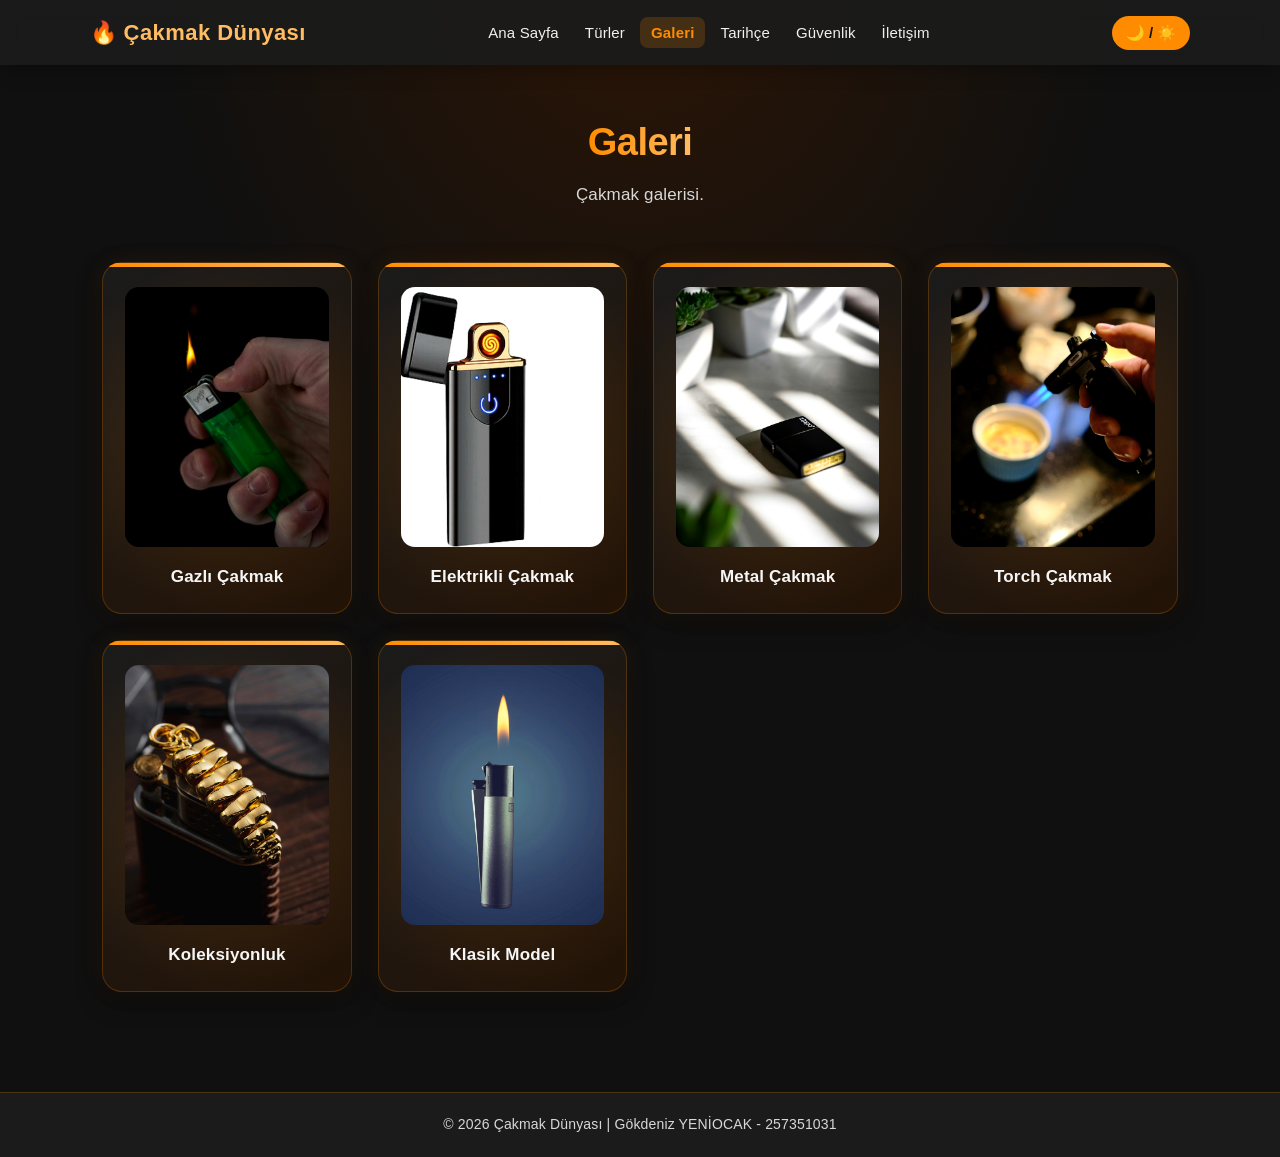
==== commit f44b0ebc: "update" ====
--- a/galeri.html
+++ b/galeri.html
@@ -55,5 +55,5 @@
     <p>Klasik Model</p>
   </div>
 </section>
-</main><footer>© 2026 Çakmak Dünyası | Gökdeniz YENİOCAK</footer>
+</main><footer>© 2026 Çakmak Dünyası | Gökdeniz YENİOCAK - 257351031</footer>
 <script src="script.js"></script></body></html>
--- a/style.css
+++ b/style.css
@@ -153,6 +153,12 @@
   text-align:center;padding:40px;
   position:relative;overflow:hidden;
 }
+/* light temada hero: siyah yerine sicak gun batimi */
+body.light .hero{
+  background:
+    linear-gradient(rgba(255,250,242,.16),rgba(255,236,210,.44)),
+    radial-gradient(circle at 50% 42%,#ffca7a 0%,#ff9e42 40%,#f4e6d0 82%);
+}
 /* subtle shimmer overlay */
 .hero:after{
   content:"";position:absolute;inset:0;
@@ -184,6 +190,12 @@
   filter:drop-shadow(0 0 18px rgba(255,140,0,.35));
   position:relative;z-index:1;
 }
+body.light .hero h1{
+  background:linear-gradient(90deg,#8a3500,#b35a00);
+  -webkit-background-clip:text;background-clip:text;
+  filter:drop-shadow(0 2px 5px rgba(120,60,0,.20));
+}
+body.light .hero p{color:#5a4632}
 .hero p{
   max-width:760px;margin:0 auto 28px;font-size:19px;
   color:#e8e8e8;position:relative;z-index:1;
